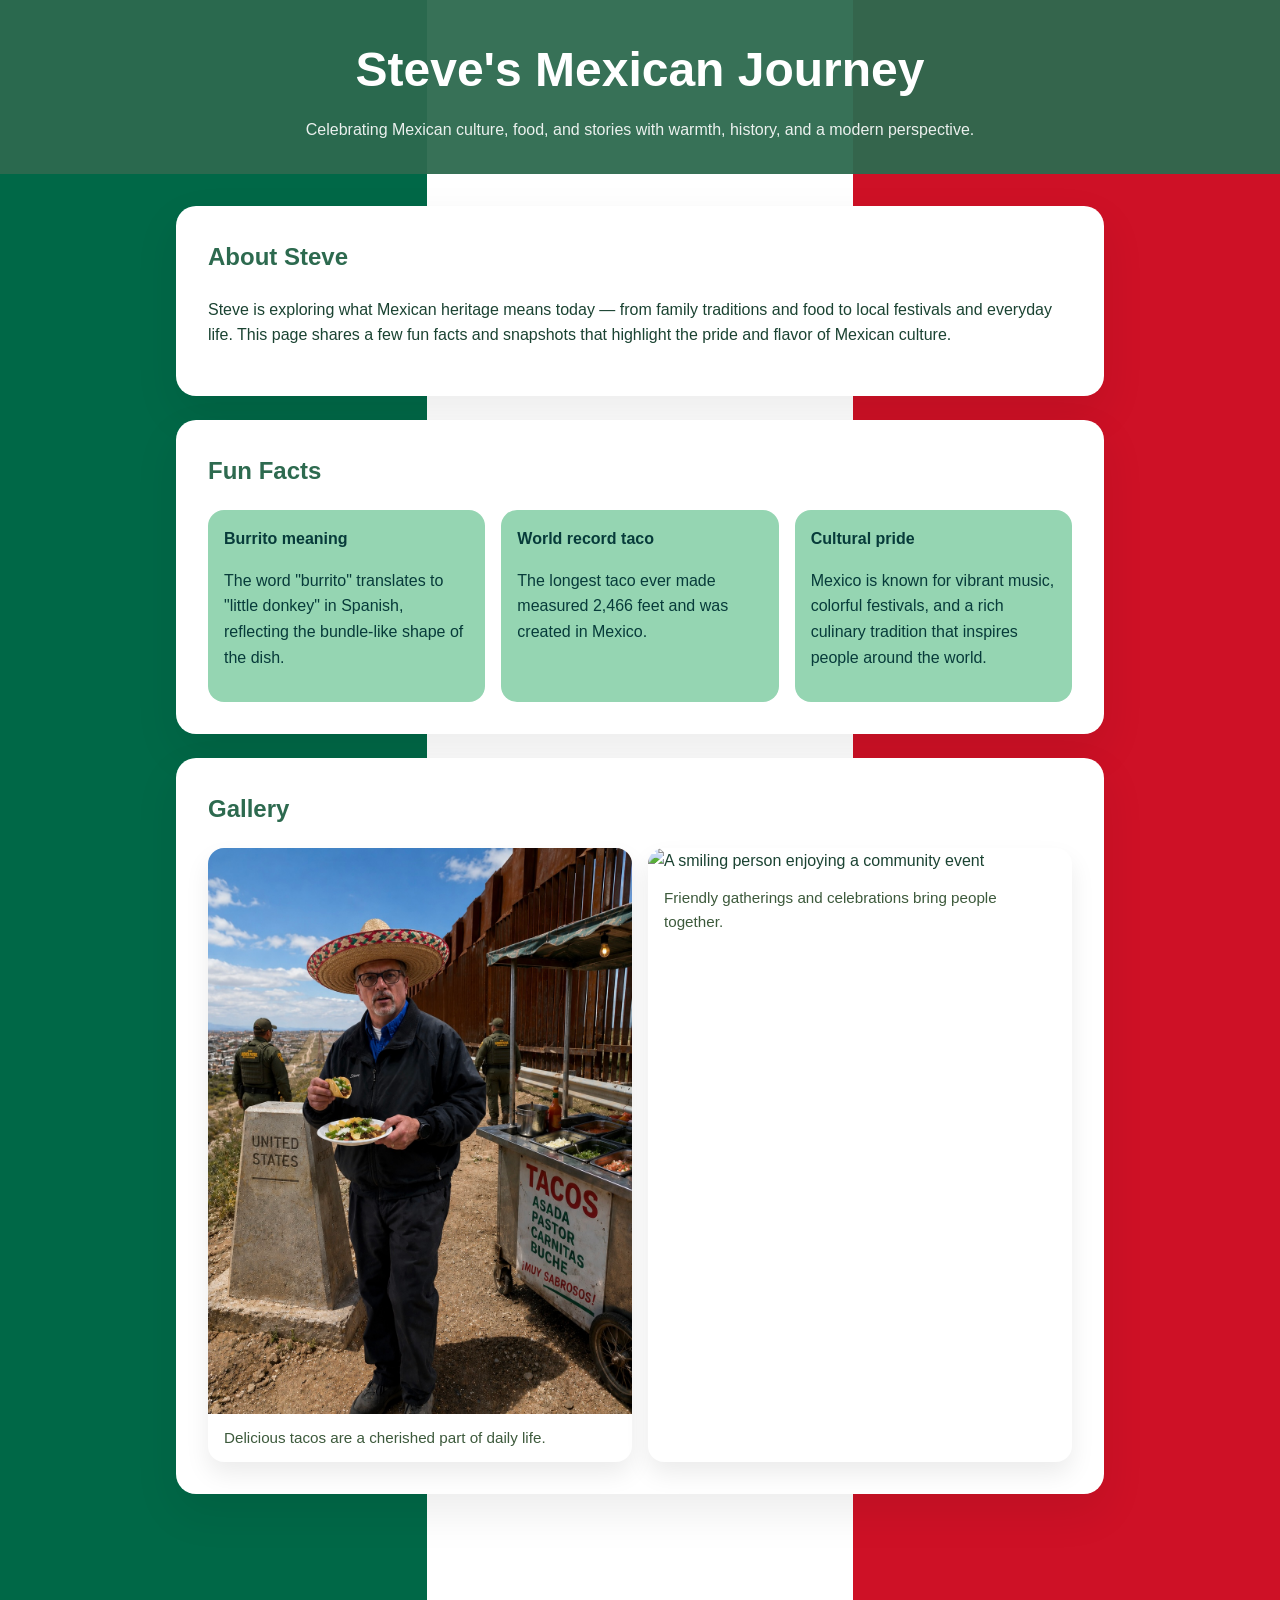
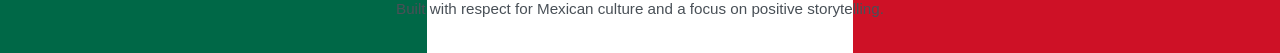
==== index.html @ 8835586a "Update index.html" ====
<!DOCTYPE html>
<html lang="en">
<head>
    <meta charset="UTF-8">
    <meta name="viewport" content="width=device-width, initial-scale=1.0">
    <title>Steve's Mexican Journey</title>
    <style>
        :root {
            --primary: #2d6a4f;
            --secondary: #95d5b2;
            --bg: #f8f9fa;
            --card: #ffffff;
            --text: #1b4332;
            --accent: #f77f00;
        }

        * {
            box-sizing: border-box;
        }

        body {
            margin: 0;
            font-family: "Segoe UI", Tahoma, Geneva, Verdana, sans-serif;
            background: linear-gradient(90deg, #006847 0%, #006847 33.33%, #ffffff 33.33%, #ffffff 66.66%, #ce1126 66.66%, #ce1126 100%);
            color: var(--text);
            line-height: 1.6;
        }

        header {
            background: rgba(45, 106, 79, 0.95);
            color: white;
            padding: 2rem 1rem;
            text-align: center;
        }

        header h1 {
            margin: 0;
            font-size: clamp(2rem, 4vw, 3rem);
        }

        header p {
            margin: 0.5rem auto 0;
            max-width: 720px;
            font-size: 1rem;
            opacity: 0.9;
        }

        main {
            max-width: 960px;
            margin: 0 auto;
            padding: 2rem 1rem 3rem;
        }

        .section {
            background: var(--card);
            border-radius: 20px;
            box-shadow: 0 18px 45px rgba(0, 0, 0, 0.08);
            padding: 2rem;
            margin-bottom: 1.5rem;
        }

        .section h2 {
            margin-top: 0;
            color: var(--primary);
        }

        .facts {
            display: grid;
            gap: 1rem;
            grid-template-columns: repeat(auto-fit, minmax(220px, 1fr));
        }

        .fact {
            background: var(--secondary);
            color: #073b3a;
            padding: 1rem;
            border-radius: 16px;
        }

        .gallery {
            display: grid;
            gap: 1rem;
            grid-template-columns: repeat(auto-fit, minmax(240px, 1fr));
        }

        .gallery figure {
            margin: 0;
            overflow: hidden;
            border-radius: 16px;
            background: #fff;
            box-shadow: 0 12px 24px rgba(0, 0, 0, 0.08);
        }

        .gallery img {
            display: block;
            width: 100%;
            height: auto;
        }

        .gallery figcaption {
            padding: 0.75rem 1rem;
            font-size: 0.95rem;
            color: #3d5a3c;
        }

        footer {
            text-align: center;
            padding: 1rem;
            color: #495057;
            font-size: 0.95rem;
        }

        @media (max-width: 600px) {
            .section {
                padding: 1.5rem;
            }
        }
    </style>
</head>
<body>
    <header>
        <h1>Steve's Mexican Journey</h1>
        <p>Celebrating Mexican culture, food, and stories with warmth, history, and a modern perspective.</p>
    </header>

    <main>
        <section class="section">
            <h2>About Steve</h2>
            <p>Steve is exploring what Mexican heritage means today — from family traditions and food to local festivals and everyday life. This page shares a few fun facts and snapshots that highlight the pride and flavor of Mexican culture.</p>
        </section>

        <section class="section">
            <h2>Fun Facts</h2>
            <div class="facts">
                <div class="fact">
                    <strong>Burrito meaning</strong>
                    <p>The word "burrito" translates to "little donkey" in Spanish, reflecting the bundle-like shape of the dish.</p>
                </div>
                <div class="fact">
                    <strong>World record taco</strong>
                    <p>The longest taco ever made measured 2,466 feet and was created in Mexico.</p>
                </div>
                <div class="fact">
                    <strong>Cultural pride</strong>
                    <p>Mexico is known for vibrant music, colorful festivals, and a rich culinary tradition that inspires people around the world.</p>
                </div>
            </div>
        </section>

        <section class="section">
            <h2>Gallery</h2>
            <div class="gallery">
                <figure>
                    <img src="Taco man.jpg" alt="A vibrant Mexican meal featuring tacos">
                    <figcaption>Delicious tacos are a cherished part of daily life.</figcaption>
                </figure>
                <figure>
                    <img src="Taco to the Face.jpg" alt="A smiling person enjoying a community event">
                    <figcaption>Friendly gatherings and celebrations bring people together.</figcaption>
                </figure>
            </div>
        </section>
    </main>

    <footer>
        <p>Built with respect for Mexican culture and a focus on positive storytelling.</p>
    </footer>
</body>
</html>
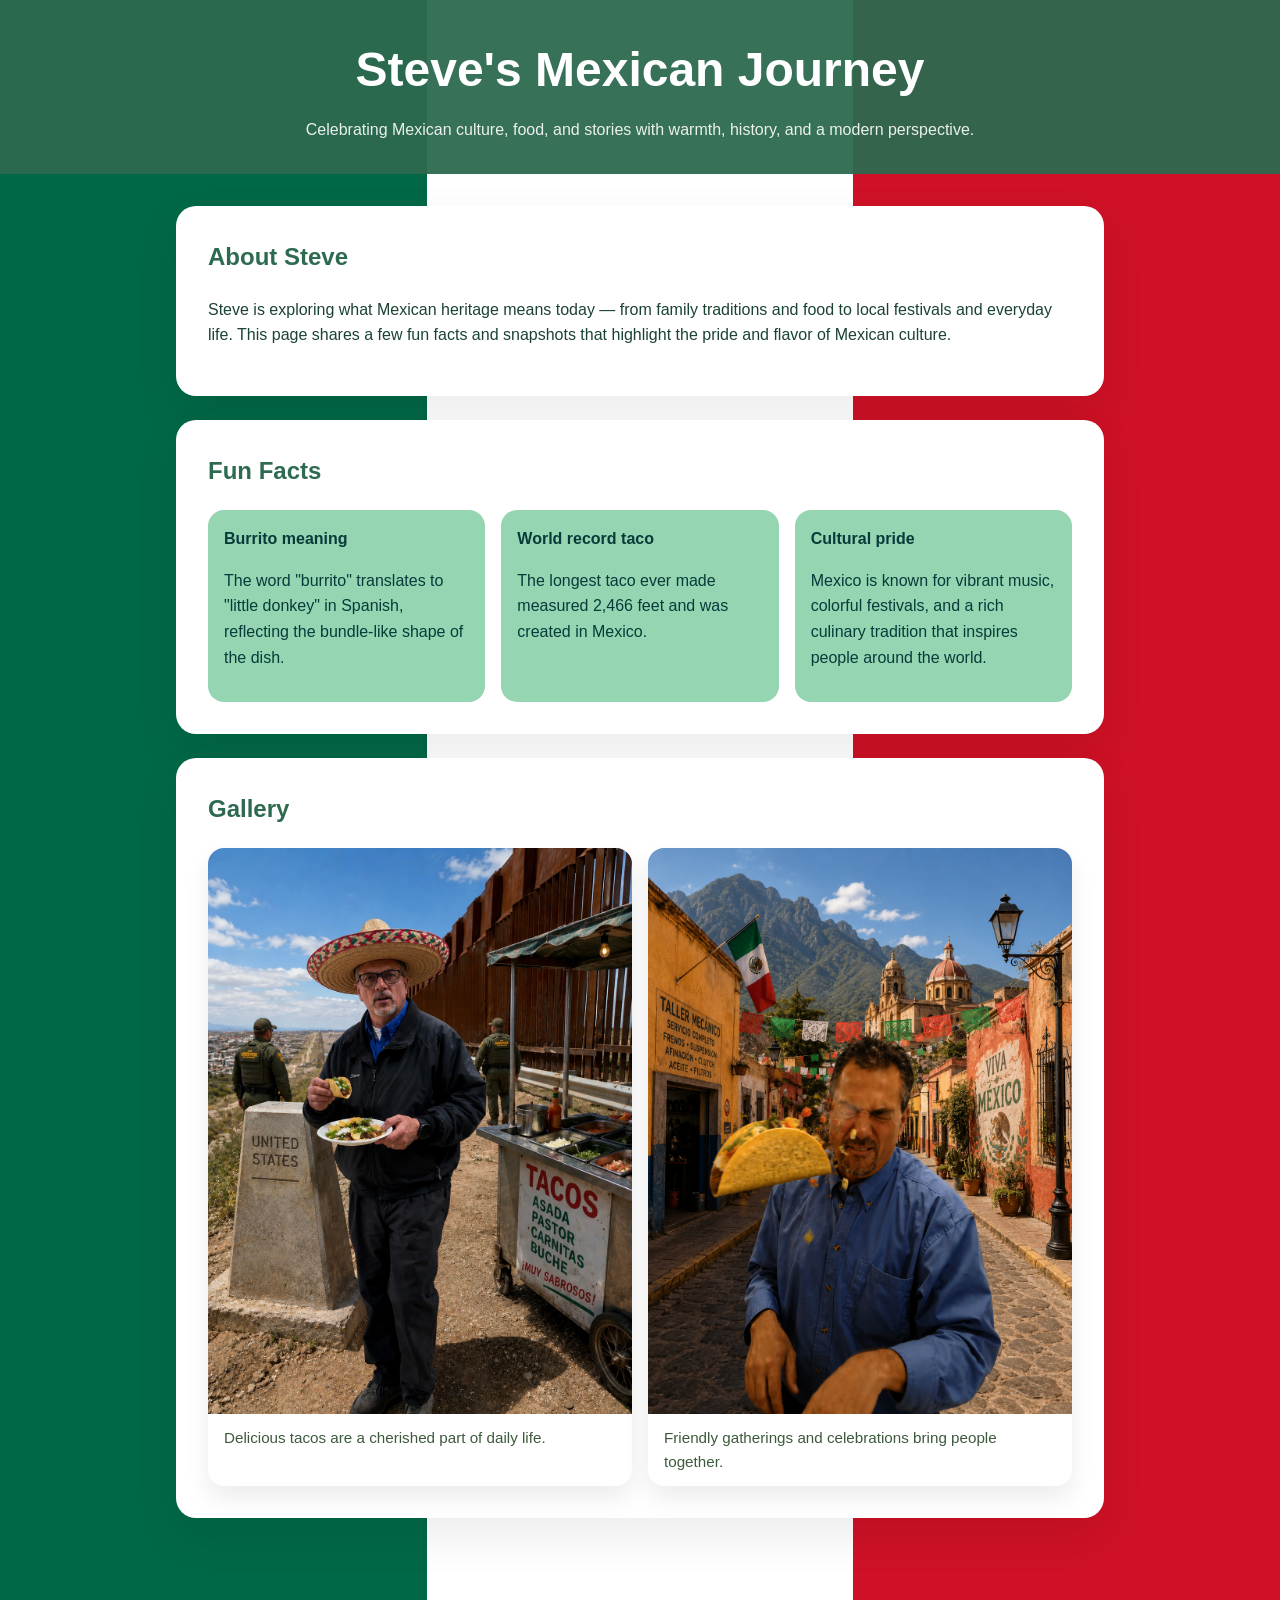
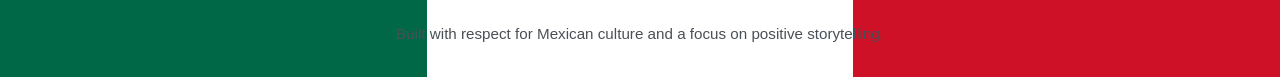
==== commit 7f9dbcef: "Update index.html" ====
--- a/index.html
+++ b/index.html
@@ -155,7 +155,7 @@
                     <figcaption>Delicious tacos are a cherished part of daily life.</figcaption>
                 </figure>
                 <figure>
-                    <img src="Taco to the Face.jpg" alt="A smiling person enjoying a community event">
+                    <img src="Taco to the Face.PNG" alt="A smiling person enjoying a community event">
                     <figcaption>Friendly gatherings and celebrations bring people together.</figcaption>
                 </figure>
             </div>
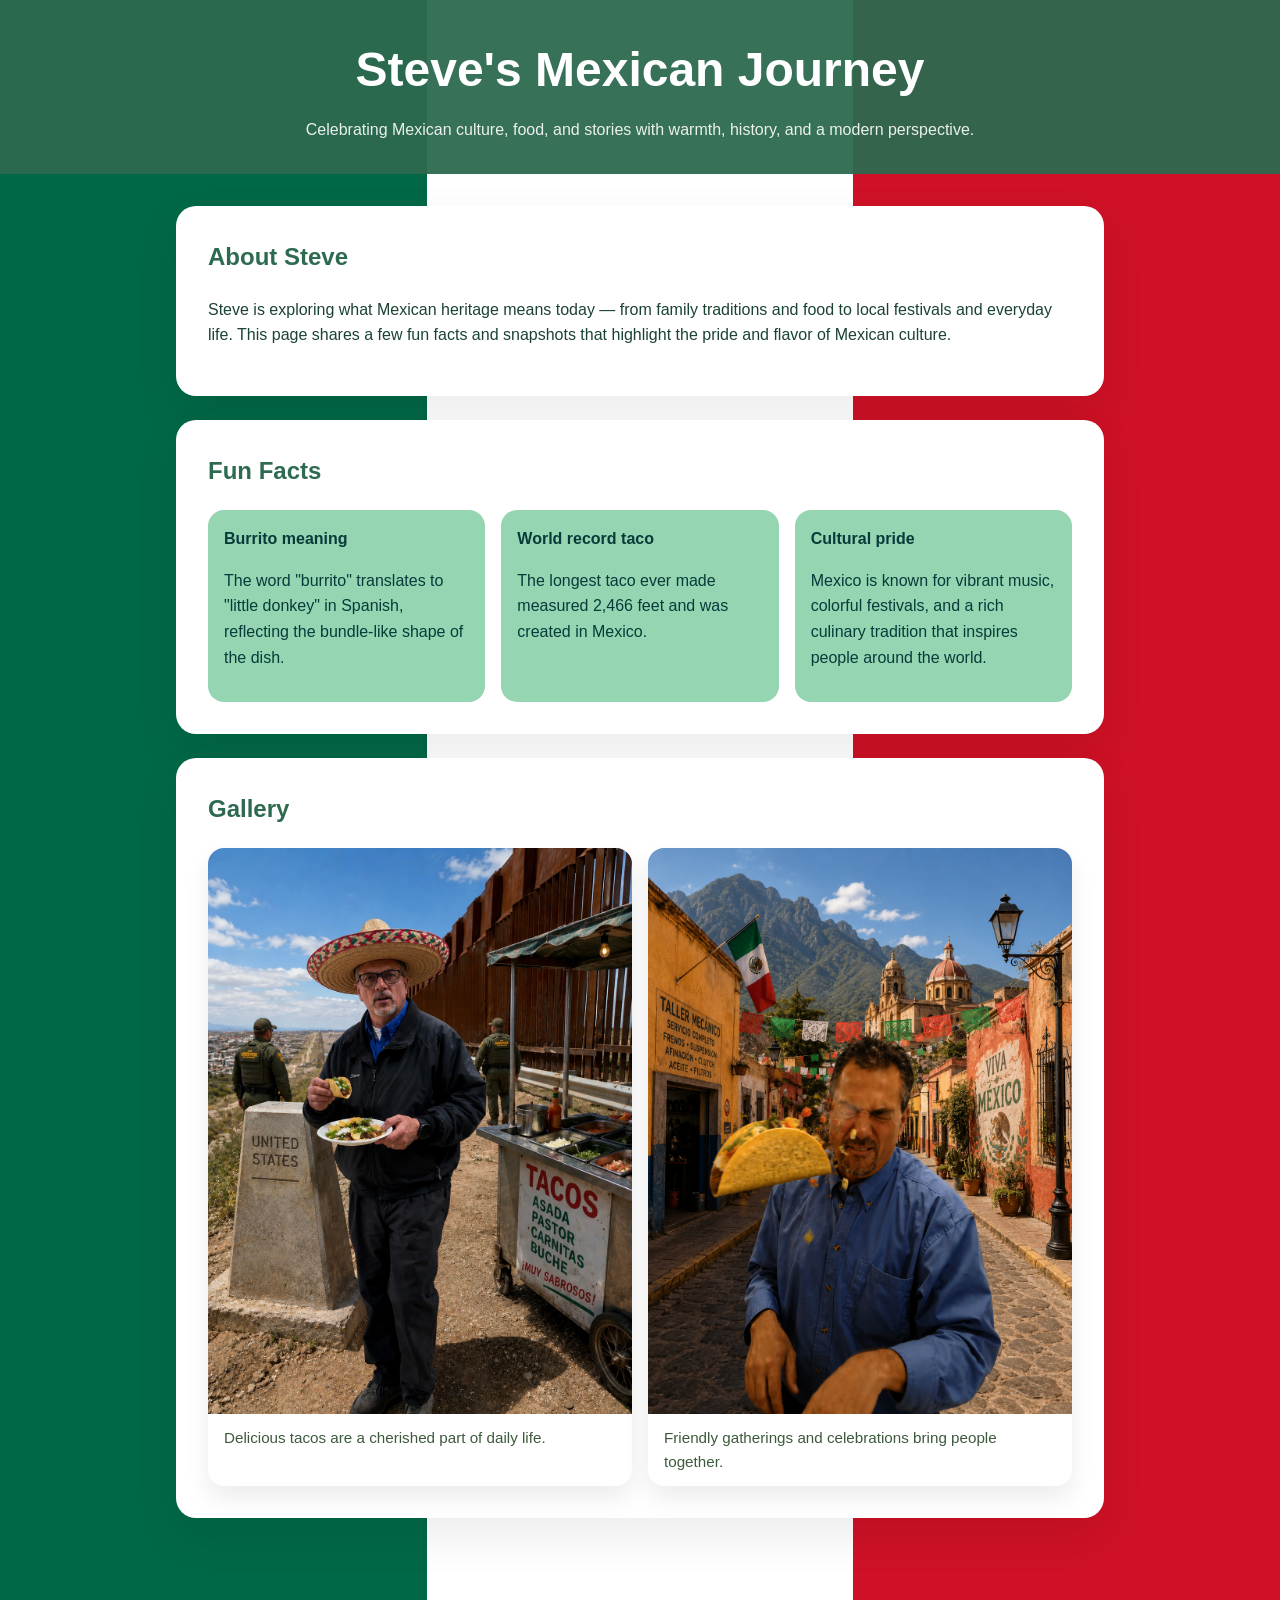
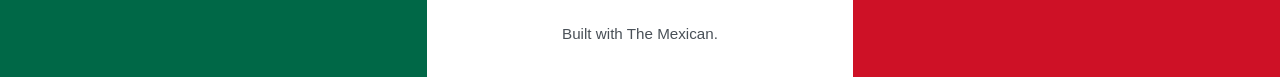
==== commit e43b792d: "Update index.html" ====
--- a/index.html
+++ b/index.html
@@ -163,7 +163,7 @@
     </main>
 
     <footer>
-        <p>Built with respect for Mexican culture and a focus on positive storytelling.</p>
+        <p>Built with The Mexican.</p>
     </footer>
 </body>
 </html>
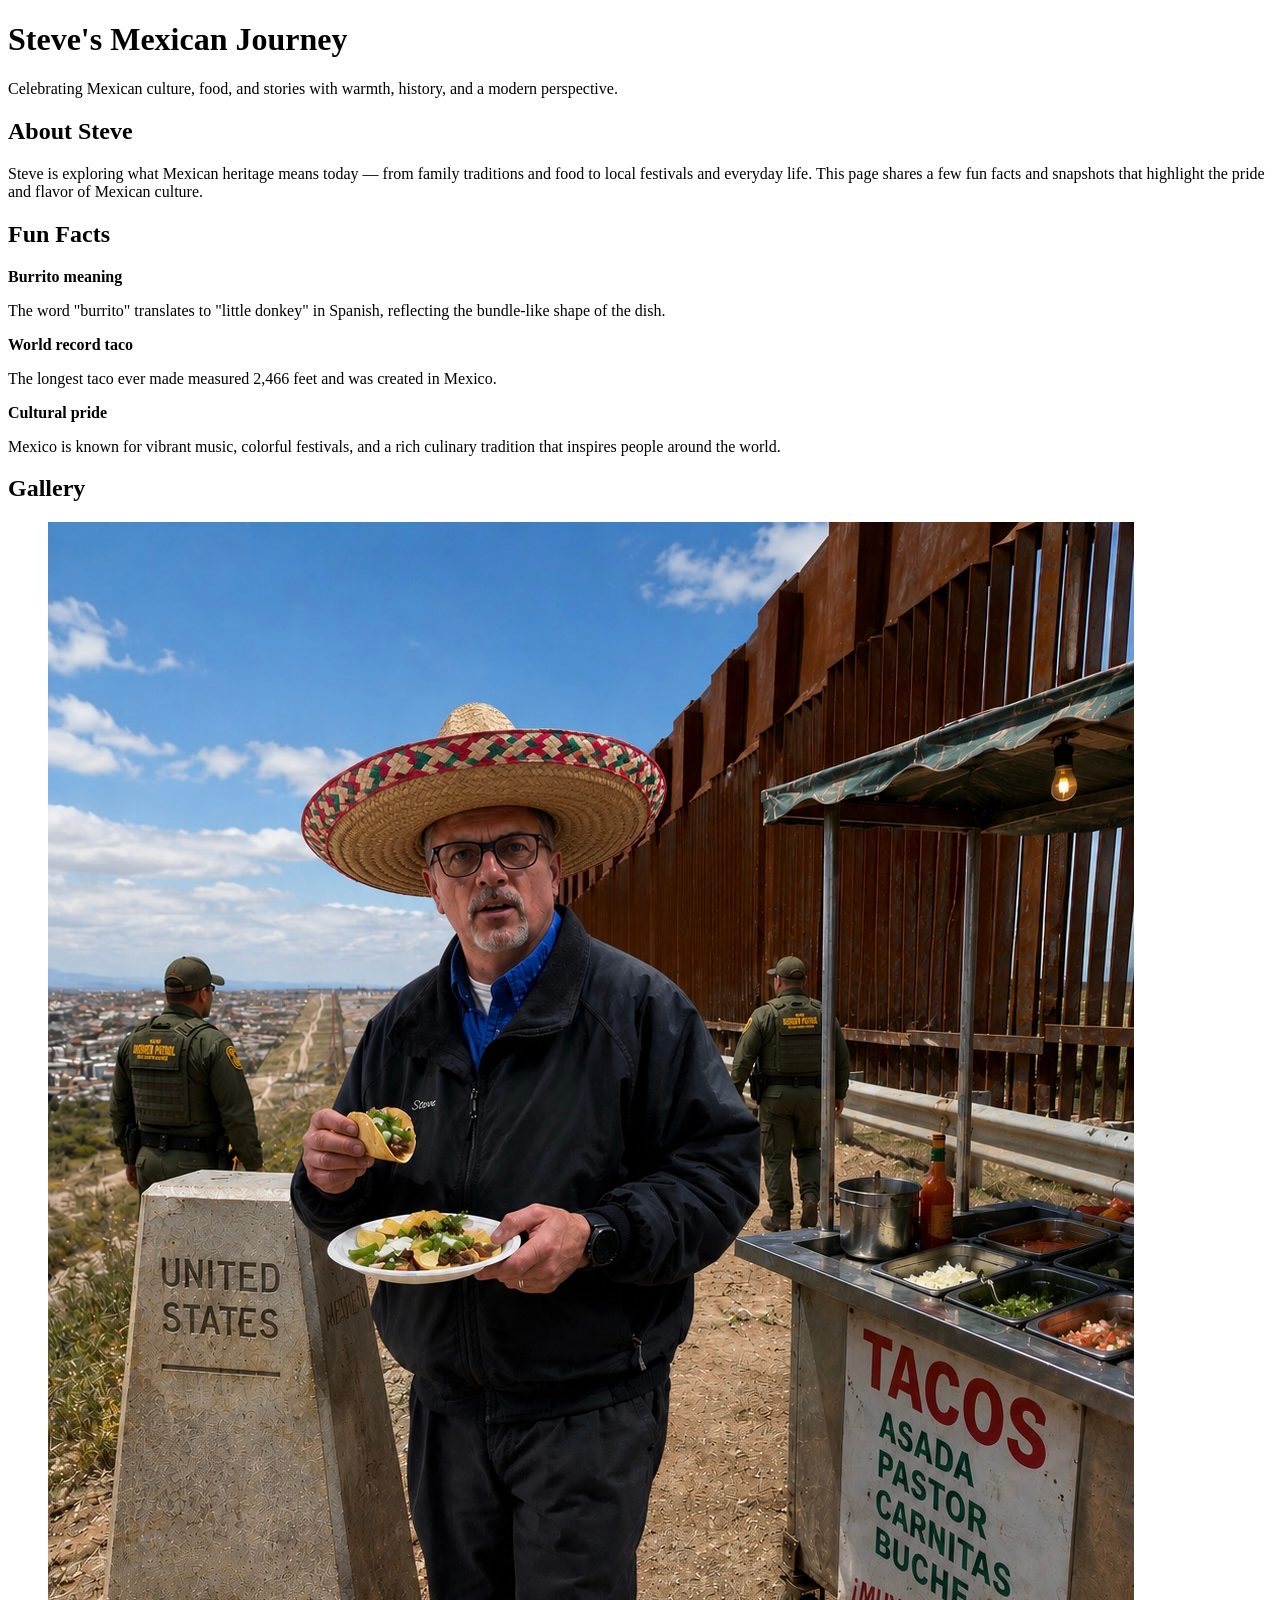
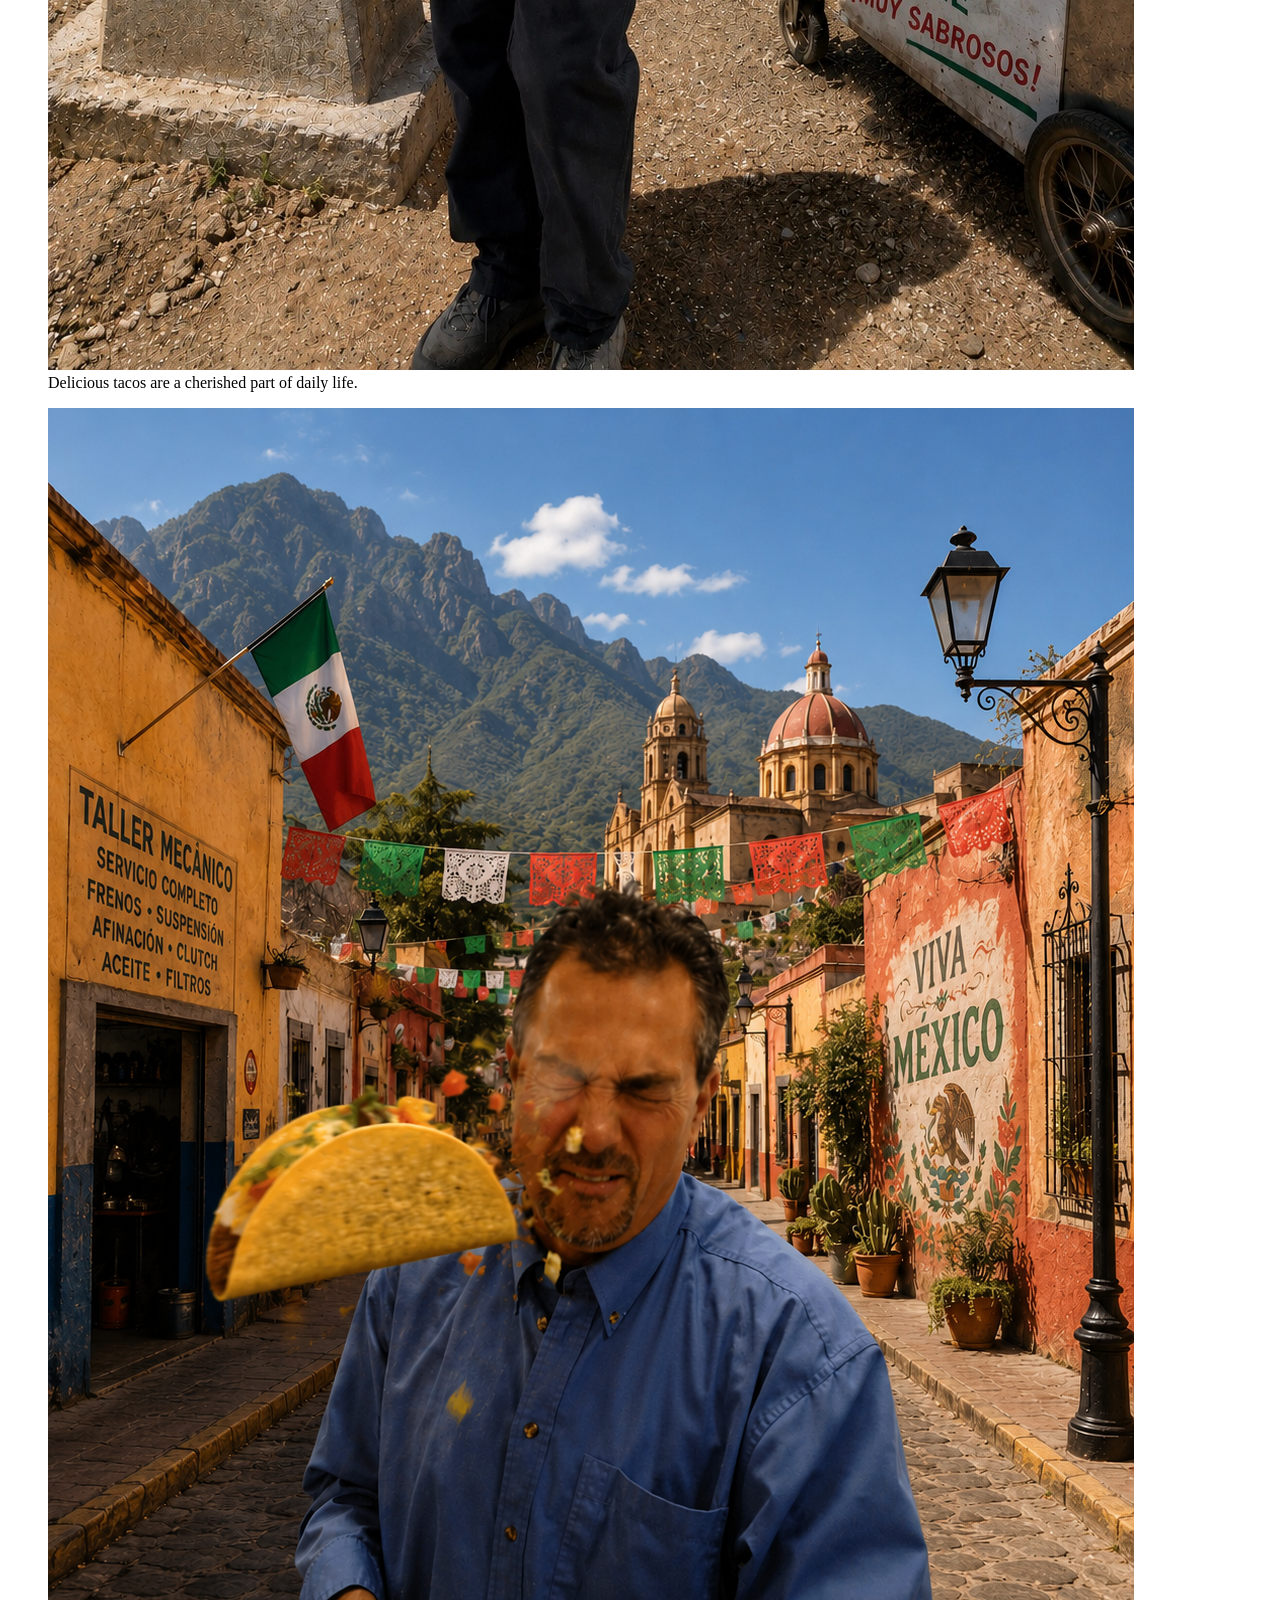
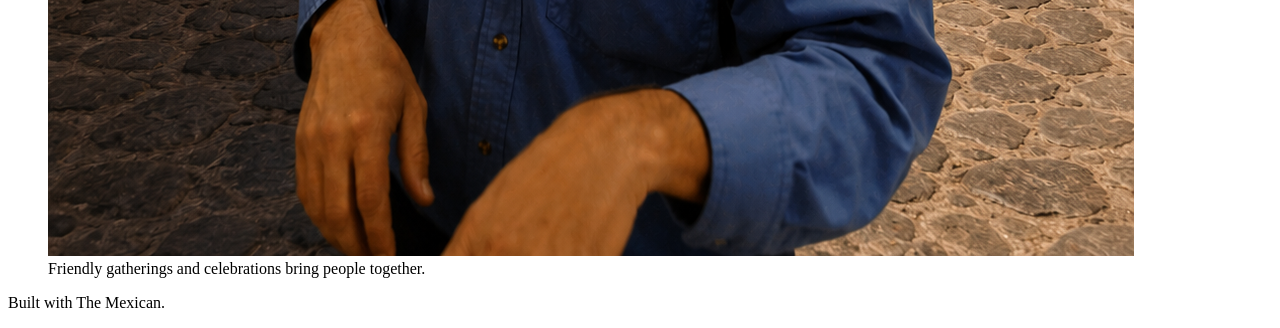
==== commit 266867bc: "Update index.html" ====
--- a/index.html
+++ b/index.html
@@ -3,7 +3,8 @@
 <head>
     <meta charset="UTF-8">
     <meta name="viewport" content="width=device-width, initial-scale=1.0">
-    <title>Steve's Mexican Journey</title>
+       <title>Taco Man</title>
+    <link rel="icon" href="data:image/svg+xml,<svg xmlns='http://www.w3.org/2000/svg' viewBox='0 0 100 100'><text y='.9em' font-size='90'>
     <style>
         :root {
             --primary: #2d6a4f;
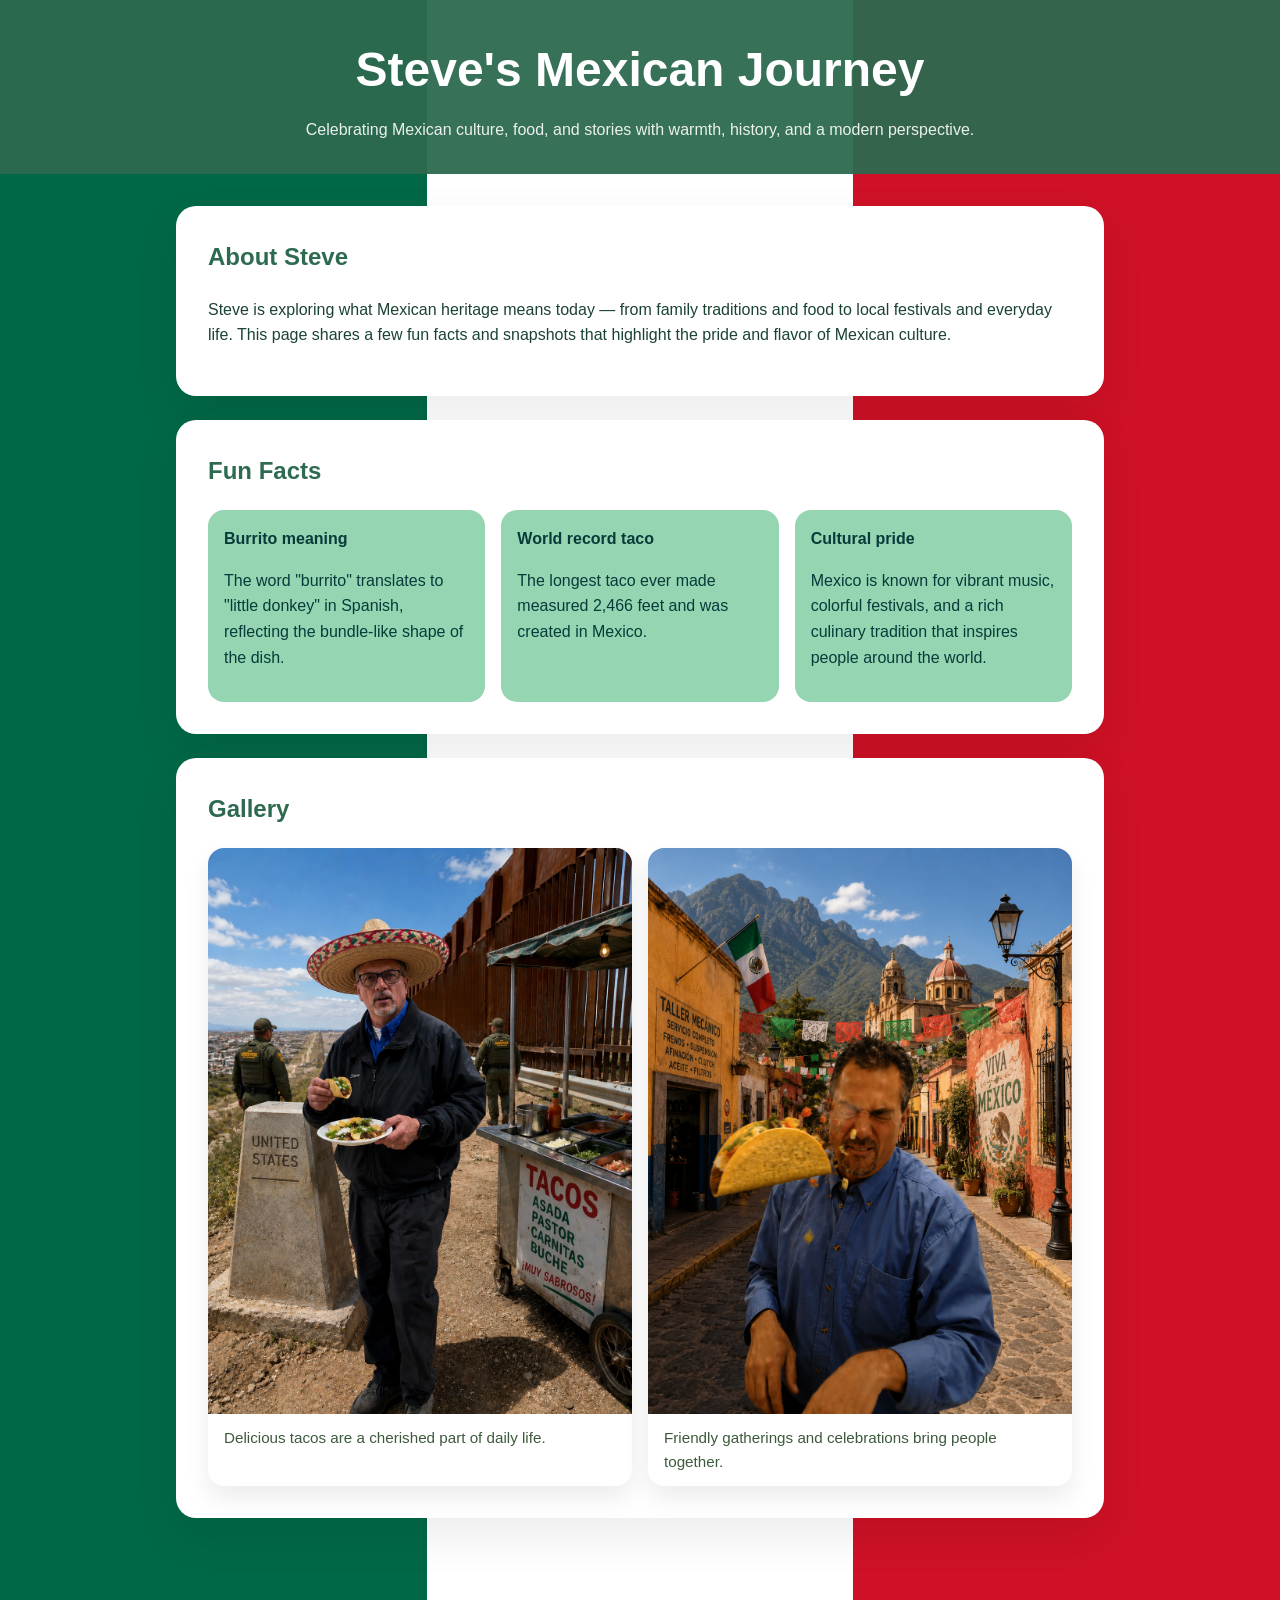
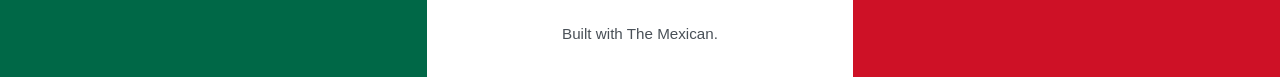
==== commit 11355181: "Change title to 'Taco Man' and add favicon" ====
--- a/index.html
+++ b/index.html
@@ -3,120 +3,9 @@
 <head>
     <meta charset="UTF-8">
     <meta name="viewport" content="width=device-width, initial-scale=1.0">
-       <title>Taco Man</title>
-    <link rel="icon" href="data:image/svg+xml,<svg xmlns='http://www.w3.org/2000/svg' viewBox='0 0 100 100'><text y='.9em' font-size='90'>
-    <style>
-        :root {
-            --primary: #2d6a4f;
-            --secondary: #95d5b2;
-            --bg: #f8f9fa;
-            --card: #ffffff;
-            --text: #1b4332;
-            --accent: #f77f00;
-        }
-
-        * {
-            box-sizing: border-box;
-        }
-
-        body {
-            margin: 0;
-            font-family: "Segoe UI", Tahoma, Geneva, Verdana, sans-serif;
-            background: linear-gradient(90deg, #006847 0%, #006847 33.33%, #ffffff 33.33%, #ffffff 66.66%, #ce1126 66.66%, #ce1126 100%);
-            color: var(--text);
-            line-height: 1.6;
-        }
-
-        header {
-            background: rgba(45, 106, 79, 0.95);
-            color: white;
-            padding: 2rem 1rem;
-            text-align: center;
-        }
-
-        header h1 {
-            margin: 0;
-            font-size: clamp(2rem, 4vw, 3rem);
-        }
-
-        header p {
-            margin: 0.5rem auto 0;
-            max-width: 720px;
-            font-size: 1rem;
-            opacity: 0.9;
-        }
-
-        main {
-            max-width: 960px;
-            margin: 0 auto;
-            padding: 2rem 1rem 3rem;
-        }
-
-        .section {
-            background: var(--card);
-            border-radius: 20px;
-            box-shadow: 0 18px 45px rgba(0, 0, 0, 0.08);
-            padding: 2rem;
-            margin-bottom: 1.5rem;
-        }
-
-        .section h2 {
-            margin-top: 0;
-            color: var(--primary);
-        }
-
-        .facts {
-            display: grid;
-            gap: 1rem;
-            grid-template-columns: repeat(auto-fit, minmax(220px, 1fr));
-        }
-
-        .fact {
-            background: var(--secondary);
-            color: #073b3a;
-            padding: 1rem;
-            border-radius: 16px;
-        }
-
-        .gallery {
-            display: grid;
-            gap: 1rem;
-            grid-template-columns: repeat(auto-fit, minmax(240px, 1fr));
-        }
-
-        .gallery figure {
-            margin: 0;
-            overflow: hidden;
-            border-radius: 16px;
-            background: #fff;
-            box-shadow: 0 12px 24px rgba(0, 0, 0, 0.08);
-        }
-
-        .gallery img {
-            display: block;
-            width: 100%;
-            height: auto;
-        }
-
-        .gallery figcaption {
-            padding: 0.75rem 1rem;
-            font-size: 0.95rem;
-            color: #3d5a3c;
-        }
-
-        footer {
-            text-align: center;
-            padding: 1rem;
-            color: #495057;
-            font-size: 0.95rem;
-        }
-
-        @media (max-width: 600px) {
-            .section {
-                padding: 1.5rem;
-            }
-        }
-    </style>
+    <title>Taco Man</title>
+    <link rel="icon" href="data:image/svg+xml,<svg xmlns='http://www.w3.org/2000/svg' viewBox='0 0 100 100'><text y='75' font-size='75'>🌮</text></svg>">
+    <link rel="stylesheet" href="styles.css">
 </head>
 <body>
     <header>
--- a/styles.css
+++ b/styles.css
@@ -0,0 +1,110 @@
+:root {
+    --primary: #2d6a4f;
+    --secondary: #95d5b2;
+    --bg: #f8f9fa;
+    --card: #ffffff;
+    --text: #1b4332;
+    --accent: #f77f00;
+}
+
+* {
+    box-sizing: border-box;
+}
+
+body {
+    margin: 0;
+    font-family: "Segoe UI", Tahoma, Geneva, Verdana, sans-serif;
+    background: linear-gradient(90deg, #006847 0%, #006847 33.33%, #ffffff 33.33%, #ffffff 66.66%, #ce1126 66.66%, #ce1126 100%);
+    color: var(--text);
+    line-height: 1.6;
+}
+
+header {
+    background: rgba(45, 106, 79, 0.95);
+    color: white;
+    padding: 2rem 1rem;
+    text-align: center;
+}
+
+header h1 {
+    margin: 0;
+    font-size: clamp(2rem, 4vw, 3rem);
+}
+
+header p {
+    margin: 0.5rem auto 0;
+    max-width: 720px;
+    font-size: 1rem;
+    opacity: 0.9;
+}
+
+main {
+    max-width: 960px;
+    margin: 0 auto;
+    padding: 2rem 1rem 3rem;
+}
+
+.section {
+    background: var(--card);
+    border-radius: 20px;
+    box-shadow: 0 18px 45px rgba(0, 0, 0, 0.08);
+    padding: 2rem;
+    margin-bottom: 1.5rem;
+}
+
+.section h2 {
+    margin-top: 0;
+    color: var(--primary);
+}
+
+.facts {
+    display: grid;
+    gap: 1rem;
+    grid-template-columns: repeat(auto-fit, minmax(220px, 1fr));
+}
+
+.fact {
+    background: var(--secondary);
+    color: #073b3a;
+    padding: 1rem;
+    border-radius: 16px;
+}
+
+.gallery {
+    display: grid;
+    gap: 1rem;
+    grid-template-columns: repeat(auto-fit, minmax(240px, 1fr));
+}
+
+.gallery figure {
+    margin: 0;
+    overflow: hidden;
+    border-radius: 16px;
+    background: #fff;
+    box-shadow: 0 12px 24px rgba(0, 0, 0, 0.08);
+}
+
+.gallery img {
+    display: block;
+    width: 100%;
+    height: auto;
+}
+
+.gallery figcaption {
+    padding: 0.75rem 1rem;
+    font-size: 0.95rem;
+    color: #3d5a3c;
+}
+
+footer {
+    text-align: center;
+    padding: 1rem;
+    color: #495057;
+    font-size: 0.95rem;
+}
+
+@media (max-width: 600px) {
+    .section {
+        padding: 1.5rem;
+    }
+}
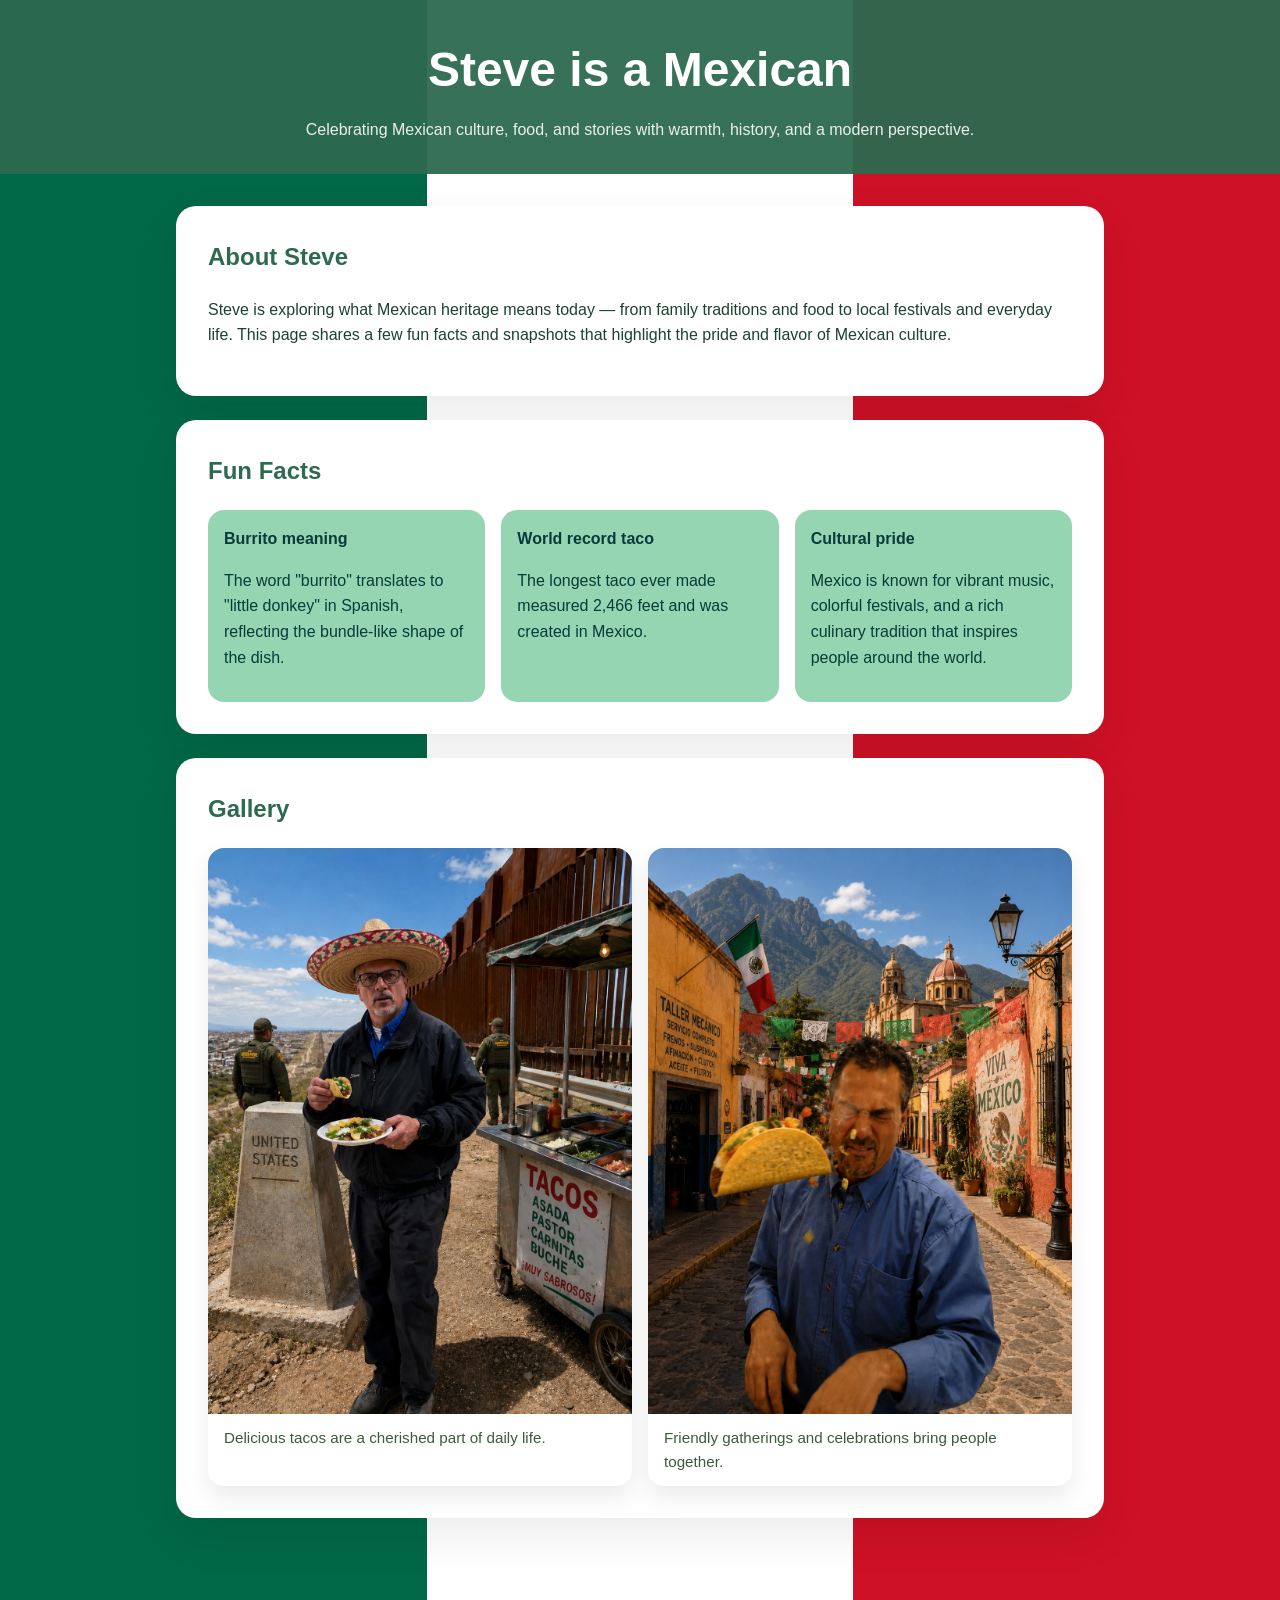
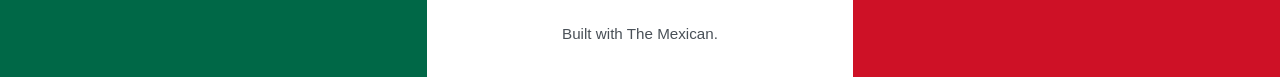
==== commit 602409e5: "Update index.html" ====
--- a/index.html
+++ b/index.html
@@ -9,7 +9,7 @@
 </head>
 <body>
     <header>
-        <h1>Steve's Mexican Journey</h1>
+        <h1>Steve is a Mexican</h1>
         <p>Celebrating Mexican culture, food, and stories with warmth, history, and a modern perspective.</p>
     </header>
 
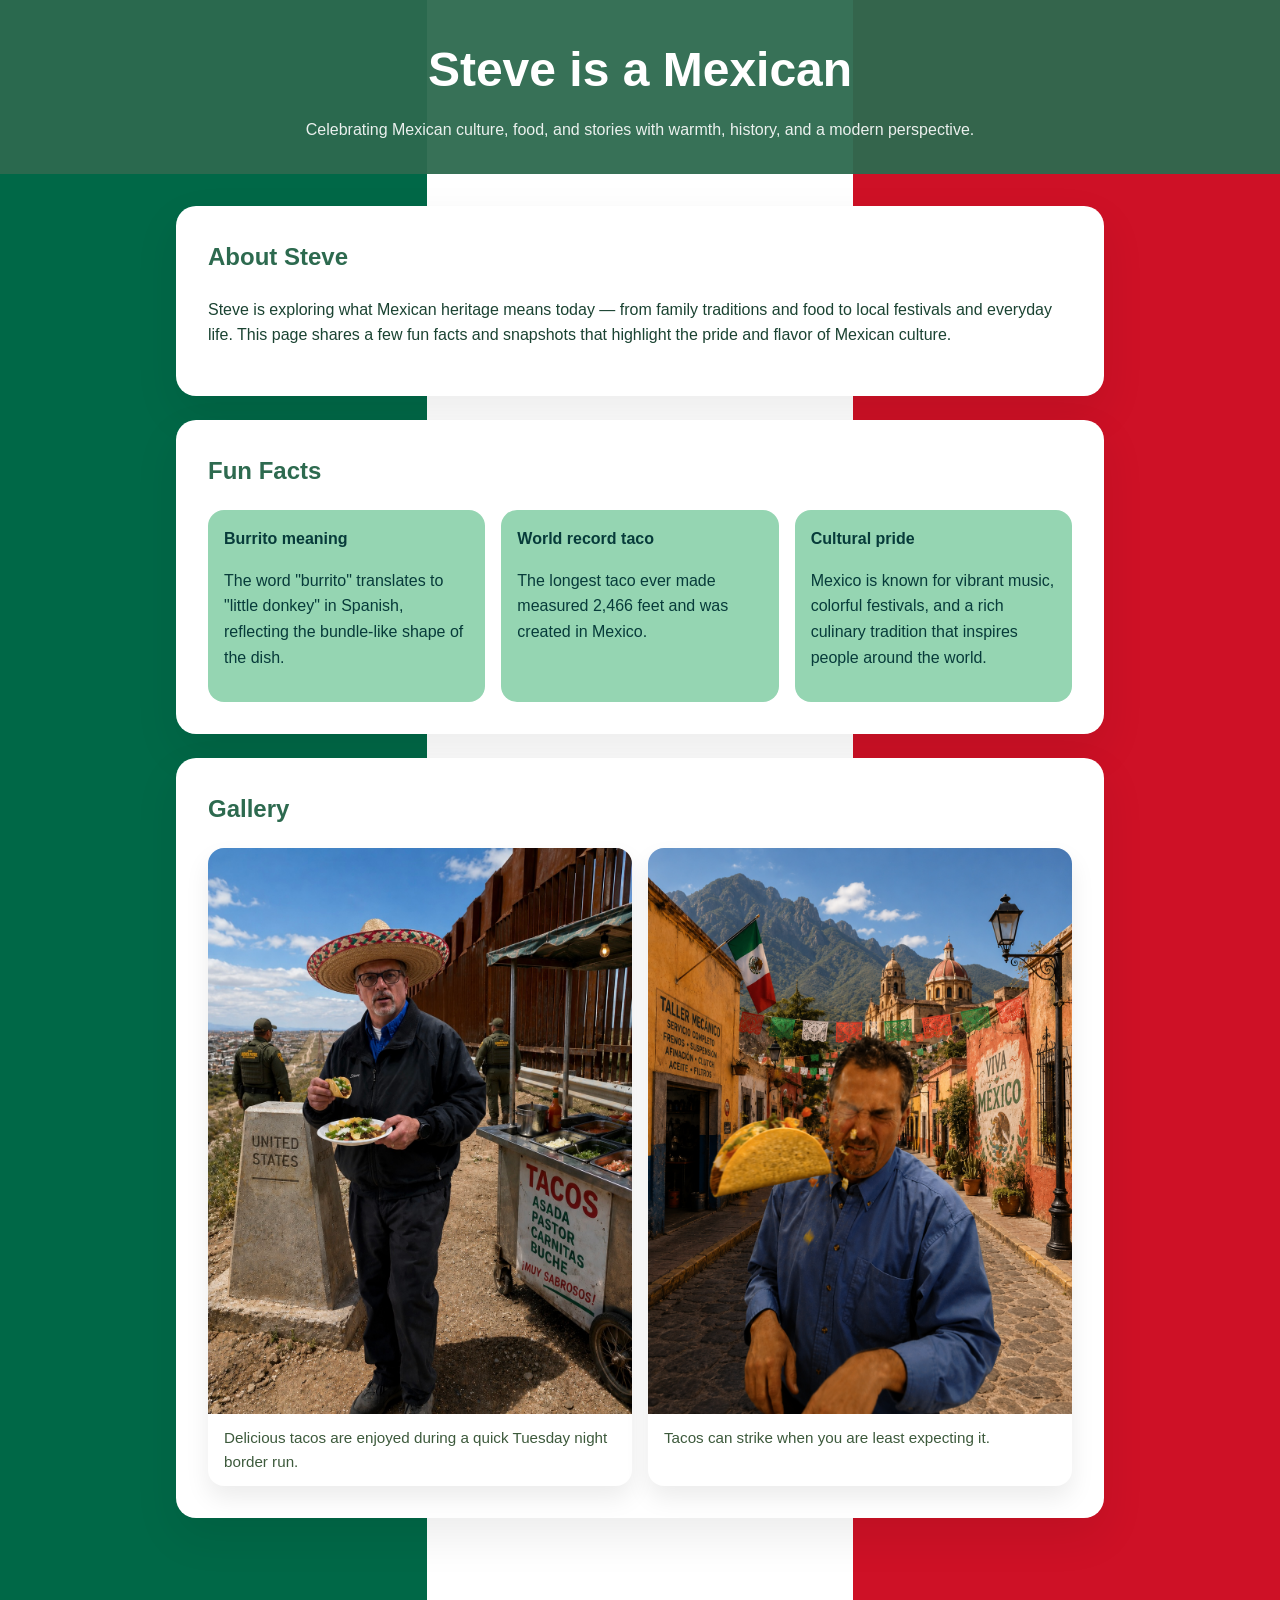
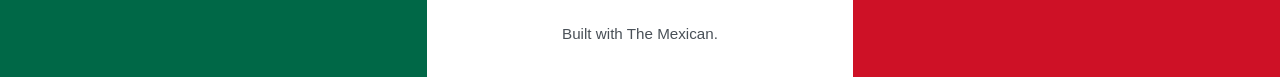
==== commit 6f8a806b: "Update index.html" ====
--- a/index.html
+++ b/index.html
@@ -42,11 +42,11 @@
             <div class="gallery">
                 <figure>
                     <img src="Taco man.jpg" alt="A vibrant Mexican meal featuring tacos">
-                    <figcaption>Delicious tacos are a cherished part of daily life.</figcaption>
+                    <figcaption>Delicious tacos are enjoyed during a quick Tuesday night border run.</figcaption>
                 </figure>
                 <figure>
                     <img src="Taco to the Face.PNG" alt="A smiling person enjoying a community event">
-                    <figcaption>Friendly gatherings and celebrations bring people together.</figcaption>
+                    <figcaption>Tacos can strike when you are least expecting it.</figcaption>
                 </figure>
             </div>
         </section>
